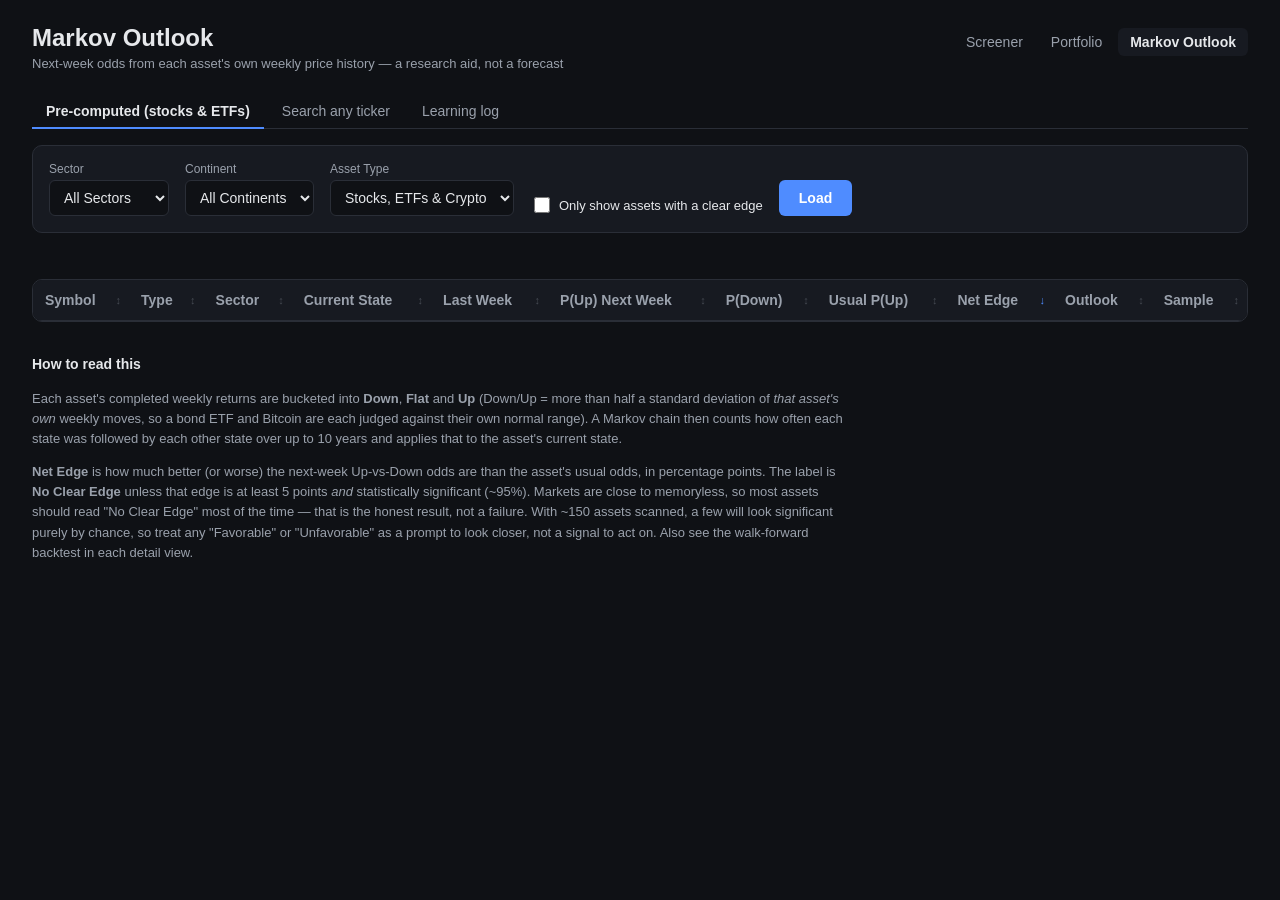
==== static/markov.html @ 9ba160e4 "Add markov chain" ====
<!DOCTYPE html>
<html lang="en">
<head>
<meta charset="UTF-8" />
<meta name="viewport" content="width=device-width, initial-scale=1.0" />
<title>Stock Picker &middot; Markov Outlook</title>
<link rel="stylesheet" href="style.css" />
</head>
<body>
<header>
  <div class="header-row">
    <div>
      <h1>Markov Outlook</h1>
      <p class="subtitle">Next-week odds from each asset's own weekly price history &mdash; a research aid, not a forecast</p>
    </div>
    <nav class="top-nav">
      <a href="index.html">Screener</a>
      <a href="portfolio.html">Portfolio</a>
      <a href="markov.html" class="active">Markov Outlook</a>
    </nav>
  </div>
</header>

<main>
  <div class="tabs">
    <button type="button" class="tab active" data-tab="universe">Pre-computed (stocks &amp; ETFs)</button>
    <button type="button" class="tab" data-tab="search">Search any ticker</button>
    <button type="button" class="tab" data-tab="learning">Learning log</button>
  </div>

  <section id="tab-universe">
    <section class="controls">
      <div class="field">
        <label for="mkSector">Sector</label>
        <select id="mkSector"><option value="All">All Sectors</option></select>
      </div>
      <div class="field">
        <label for="mkContinent">Continent</label>
        <select id="mkContinent"><option value="All">All Continents</option></select>
      </div>
      <div class="field">
        <label for="mkAssetType">Asset Type</label>
        <select id="mkAssetType"><option value="All">Stocks, ETFs &amp; Crypto</option></select>
      </div>
      <div class="field checkbox-field">
        <label><input id="mkOnlyEdge" type="checkbox" /> Only show assets with a clear edge</label>
      </div>
      <button id="mkLoadBtn" type="button">Load</button>
    </section>

    <section id="mkStatus" class="status"></section>

    <section class="results-wrap">
      <table id="mkTable">
        <thead>
          <tr>
            <th data-key="symbol">Symbol</th>
            <th data-key="asset_type">Type</th>
            <th data-key="sector">Sector</th>
            <th data-key="current_state">Current State</th>
            <th data-key="last_week_return_pct">Last Week</th>
            <th data-key="p_up_next">P(Up) Next Week</th>
            <th data-key="p_down_next">P(Down)</th>
            <th data-key="base_up">Usual P(Up)</th>
            <th data-key="net_edge_pct">Net Edge</th>
            <th data-key="outlook_label">Outlook</th>
            <th data-key="sample_size">Sample</th>
          </tr>
        </thead>
        <tbody id="mkBody"></tbody>
      </table>
    </section>
  </section>

  <section id="tab-search" class="hidden">
    <section class="controls">
      <div class="field">
        <label for="mkSymbol">Ticker symbol</label>
        <input id="mkSymbol" type="text" placeholder="e.g. AAPL, VWCE.DE, ETH-USD" style="text-transform:uppercase; width:260px" />
      </div>
      <button id="mkSearchBtn" type="button">Analyze</button>
    </section>
    <section id="mkSearchStatus" class="status"></section>
    <section id="mkSearchResult"></section>
  </section>

  <section id="tab-learning" class="hidden">
    <section class="controls">
      <button id="mkUpdateBtn" type="button">Check real prices now</button>
      <span id="mkJournalMeta" class="muted"></span>
    </section>
    <section id="mkJournalStatus" class="status"></section>
    <div id="mkJournal"></div>
  </section>

  <section class="markov-help">
    <h3>How to read this</h3>
    <p>
      Each asset's completed weekly returns are bucketed into <strong>Down</strong>, <strong>Flat</strong> and <strong>Up</strong>
      (Down/Up = more than half a standard deviation of <em>that asset's own</em> weekly moves, so a bond ETF and Bitcoin are each
      judged against their own normal range). A Markov chain then counts how often each state was followed by each other state over
      up to 10 years and applies that to the asset's current state.
    </p>
    <p>
      <strong>Net Edge</strong> is how much better (or worse) the next-week Up-vs-Down odds are than the asset's usual odds, in percentage
      points. The label is <strong>No Clear Edge</strong> unless that edge is at least 5 points <em>and</em> statistically significant
      (~95%). Markets are close to memoryless, so most assets should read "No Clear Edge" most of the time &mdash; that is the honest
      result, not a failure. With ~150 assets scanned, a few will look significant purely by chance, so treat any "Favorable" or
      "Unfavorable" as a prompt to look closer, not a signal to act on. Also see the walk-forward backtest in each detail view.
    </p>
  </section>
</main>

<div id="mkDetailPanel" class="detail-panel hidden">
  <div class="detail-inner">
    <button id="mkCloseDetail" class="close-btn">&times;</button>
    <div id="mkDetailBody"></div>
  </div>
</div>

<script src="markov.js"></script>
</body>
</html>
---- static/style.css ----
:root {
  --bg: #0f1115;
  --panel: #171a21;
  --border: #2a2e37;
  --text: #e6e8eb;
  --muted: #9aa1ac;
  --accent: #4f8cff;
  --green: #34c759;
  --yellow: #f5c542;
  --red: #ff5c5c;
  font-family: -apple-system, BlinkMacSystemFont, "Segoe UI", Helvetica, Arial, sans-serif;
}

* { box-sizing: border-box; }

body {
  margin: 0;
  background: var(--bg);
  color: var(--text);
  min-height: 100vh;
}

header {
  padding: 24px 32px 8px;
}

header h1 {
  margin: 0;
  font-size: 24px;
}

.subtitle {
  color: var(--muted);
  margin: 4px 0 0;
  font-size: 13px;
}

.header-row {
  display: flex;
  align-items: flex-start;
  justify-content: space-between;
  gap: 16px;
  flex-wrap: wrap;
}

.top-nav {
  display: flex;
  gap: 4px;
  margin-top: 4px;
}

.top-nav a {
  color: var(--muted);
  text-decoration: none;
  font-size: 14px;
  padding: 6px 12px;
  border-radius: 6px;
}

.top-nav a:hover {
  color: var(--text);
  background: var(--panel);
}

.top-nav a.active {
  color: var(--text);
  background: var(--panel);
  font-weight: 600;
}

main {
  padding: 16px 32px 48px;
}

.controls {
  display: flex;
  gap: 16px;
  align-items: flex-end;
  flex-wrap: wrap;
  background: var(--panel);
  border: 1px solid var(--border);
  border-radius: 10px;
  padding: 16px;
  margin-bottom: 16px;
}

.field {
  display: flex;
  flex-direction: column;
  gap: 4px;
}

.field label {
  font-size: 12px;
  color: var(--muted);
}

.checkbox-field {
  flex-direction: row;
  align-items: center;
  gap: 6px;
}

.checkbox-field label {
  display: flex;
  align-items: center;
  gap: 6px;
  color: var(--text);
  font-size: 13px;
  cursor: pointer;
}

.checkbox-field input[type="checkbox"] {
  min-width: auto;
  width: 16px;
  height: 16px;
  cursor: pointer;
}

select, input {
  background: #0f1115;
  color: var(--text);
  border: 1px solid var(--border);
  border-radius: 6px;
  padding: 8px 10px;
  font-size: 14px;
  min-width: 120px;
}

button#scanBtn, button#buyBtn, button#mkLoadBtn, button#mkSearchBtn, button#mkUpdateBtn, button#mkNoteBtn {
  background: var(--accent);
  color: white;
  border: none;
  border-radius: 6px;
  padding: 10px 20px;
  font-size: 14px;
  font-weight: 600;
  cursor: pointer;
}

button#scanBtn:hover, button#buyBtn:hover, button#mkLoadBtn:hover, button#mkSearchBtn:hover, button#mkUpdateBtn:hover, button#mkNoteBtn:hover { opacity: 0.9; }
button#scanBtn:disabled, button#buyBtn:disabled, button#mkLoadBtn:disabled, button#mkSearchBtn:disabled, button#mkUpdateBtn:disabled, button#mkNoteBtn:disabled { opacity: 0.5; cursor: not-allowed; }

button#addTickerBtn {
  background: none;
  color: var(--accent);
  border: 1px solid var(--border);
  border-radius: 6px;
  padding: 8px 14px;
  font-size: 13px;
  cursor: pointer;
}

button#addTickerBtn:hover { background: var(--panel); }

.ticker-rows {
  width: 100%;
  border-collapse: collapse;
  margin-bottom: 4px;
}

.ticker-rows th {
  text-align: left;
  color: var(--muted);
  font-size: 12px;
  font-weight: 600;
  padding: 6px 8px;
}

.ticker-rows td {
  padding: 4px 8px;
}

.ticker-rows input {
  min-width: auto;
  width: 140px;
}

.remove-row-btn {
  background: none;
  border: none;
  color: var(--muted);
  font-size: 18px;
  cursor: pointer;
  line-height: 1;
}

.remove-row-btn:hover { color: var(--red); }

.portfolio-card {
  background: var(--panel);
  border: 1px solid var(--border);
  border-radius: 10px;
  padding: 14px 16px;
  margin-bottom: 12px;
}

.portfolio-card-header {
  display: flex;
  align-items: center;
  justify-content: space-between;
  gap: 12px;
  flex-wrap: wrap;
}

.portfolio-card-header button {
  background: none;
  border: 1px solid var(--border);
  color: var(--text);
  border-radius: 6px;
  padding: 6px 12px;
  font-size: 12px;
  cursor: pointer;
  margin-left: 6px;
}

.portfolio-card-header button:hover { background: #0f1115; }
.portfolio-card-header .delete-btn:hover { color: var(--red); border-color: var(--red); }

.portfolio-card-body {
  margin-top: 12px;
  padding-top: 12px;
  border-top: 1px solid var(--border);
}

.portfolio-card-body.hidden { display: none; }

.portfolio-positions {
  width: 100%;
  border-collapse: collapse;
  font-size: 13px;
  margin-top: 8px;
}

.portfolio-positions th {
  text-align: left;
  color: var(--muted);
  font-weight: 600;
  padding: 6px 8px;
  border-bottom: 1px solid var(--border);
}

.portfolio-positions td {
  padding: 6px 8px;
  border-bottom: 1px solid var(--border);
}

.status {
  color: var(--muted);
  font-size: 13px;
  min-height: 18px;
  margin-bottom: 12px;
}

.results-wrap {
  overflow-x: auto;
  border: 1px solid var(--border);
  border-radius: 10px;
}

table {
  width: 100%;
  border-collapse: collapse;
  font-size: 14px;
}

thead th {
  text-align: left;
  padding: 12px;
  background: var(--panel);
  border-bottom: 1px solid var(--border);
  color: var(--muted);
  font-weight: 600;
  position: sticky;
  top: 0;
  user-select: none;
}

thead th[data-key] {
  cursor: pointer;
  padding-right: 22px;
  position: relative;
}

thead th[data-key]:hover {
  color: var(--text);
}

thead th[data-key]::after {
  content: "\2195";
  position: absolute;
  right: 8px;
  top: 50%;
  transform: translateY(-50%);
  font-size: 11px;
  opacity: 0.35;
}

thead th[data-key][data-sort="asc"]::after {
  content: "\2191";
  opacity: 1;
  color: var(--accent);
}

thead th[data-key][data-sort="desc"]::after {
  content: "\2193";
  opacity: 1;
  color: var(--accent);
}

tbody td {
  padding: 10px 12px;
  border-bottom: 1px solid var(--border);
}

tbody tr:hover {
  background: #1d212b;
  cursor: pointer;
}

.symbol-cell {
  font-weight: 700;
}

.badge {
  display: inline-block;
  padding: 3px 10px;
  border-radius: 999px;
  font-size: 12px;
  font-weight: 600;
}

.badge.strong-buy { background: rgba(52,199,89,0.18); color: var(--green); }
.badge.buy { background: rgba(52,199,89,0.1); color: var(--green); }
.badge.hold { background: rgba(245,197,66,0.15); color: var(--yellow); }
.badge.avoid, .badge.overbought-wait { background: rgba(255,92,92,0.15); color: var(--red); }

.badge.new {
  background: var(--accent);
  color: #fff;
  margin-left: 6px;
  text-transform: uppercase;
  letter-spacing: 0.03em;
}

.badge.quality-durable-compounder { background: rgba(52,199,89,0.18); color: var(--green); }
.badge.quality-steady { background: rgba(79,140,255,0.18); color: var(--accent); }
.badge.quality-mixed { background: rgba(245,197,66,0.15); color: var(--yellow); }
.badge.quality-volatile-experimental { background: rgba(255,92,92,0.15); color: var(--red); }
.badge.quality-insufficient-history { background: rgba(154,161,172,0.15); color: var(--muted); }

.badge.valuation-undervalued { background: rgba(52,199,89,0.18); color: var(--green); }
.badge.valuation-reasonably-valued { background: rgba(79,140,255,0.18); color: var(--accent); }
.badge.valuation-fully-valued { background: rgba(245,197,66,0.15); color: var(--yellow); }
.badge.valuation-overvalued { background: rgba(255,92,92,0.15); color: var(--red); }
.badge.valuation-no-valuation-data { background: rgba(154,161,172,0.15); color: var(--muted); }

.badge.stock-type { background: rgba(154,161,172,0.15); color: var(--muted); }
.badge.etf-type { background: rgba(79,140,255,0.18); color: var(--accent); }
.badge.crypto-type { background: rgba(247,147,26,0.18); color: #f7931a; }

.badge.news-positive { background: rgba(52,199,89,0.18); color: var(--green); }
.badge.news-negative { background: rgba(255,92,92,0.15); color: var(--red); }
.badge.news-neutral { background: rgba(154,161,172,0.15); color: var(--muted); }
.badge.news-mixed { background: rgba(245,197,66,0.15); color: var(--yellow); }
.badge.news-no-recent-news { background: rgba(154,161,172,0.15); color: var(--muted); }

.news-list {
  list-style: none;
  margin: 8px 0;
  padding: 0;
  display: flex;
  flex-direction: column;
  gap: 10px;
}

.news-item {
  display: flex;
  align-items: flex-start;
  gap: 8px;
  font-size: 13px;
}

.news-item a {
  color: var(--text);
  text-decoration: none;
}

.news-item a:hover {
  text-decoration: underline;
  color: var(--accent);
}

.news-dot {
  flex: none;
  width: 8px;
  height: 8px;
  border-radius: 50%;
  margin-top: 5px;
  background: var(--muted);
}

.news-dot.positive { background: var(--green); }
.news-dot.negative { background: var(--red); }
.news-dot.neutral { background: var(--muted); }

.pos { color: var(--green); }
.neg { color: var(--red); }

.detail-panel {
  position: fixed;
  inset: 0;
  background: rgba(0,0,0,0.5);
  display: flex;
  align-items: center;
  justify-content: center;
  z-index: 10;
}

.detail-panel.hidden { display: none; }

.detail-inner {
  background: var(--panel);
  border: 1px solid var(--border);
  border-radius: 12px;
  padding: 24px;
  width: min(560px, 90vw);
  max-height: 80vh;
  overflow-y: auto;
  position: relative;
}

.close-btn {
  position: absolute;
  top: 12px;
  right: 16px;
  background: none;
  border: none;
  color: var(--muted);
  font-size: 22px;
  cursor: pointer;
}

.detail-inner h2 { margin-top: 0; }

.season-grid {
  display: grid;
  grid-template-columns: repeat(6, 1fr);
  gap: 6px;
  margin-top: 12px;
}

.season-cell {
  text-align: center;
  padding: 8px 4px;
  border-radius: 6px;
  background: #0f1115;
  border: 1px solid var(--border);
  font-size: 12px;
}

.season-cell .m { color: var(--muted); display: block; margin-bottom: 2px; }

footer.note {
  color: var(--muted);
  font-size: 12px;
  padding: 0 32px 32px;
}


/* ---- Markov Outlook page ---- */
section.hidden { display: none; }
.muted { color: var(--muted); font-size: 12px; }

.tabs {
  display: flex;
  gap: 4px;
  margin-bottom: 16px;
  border-bottom: 1px solid var(--border);
}

.tab {
  background: none;
  border: none;
  border-bottom: 2px solid transparent;
  color: var(--muted);
  padding: 8px 14px;
  font-size: 14px;
  cursor: pointer;
  margin-bottom: -1px;
}

.tab:hover { color: var(--text); }
.tab.active { color: var(--text); border-bottom-color: var(--accent); font-weight: 600; }

.badge.markov-favorable { background: rgba(52,199,89,0.18); color: var(--green); }
.badge.markov-unfavorable { background: rgba(255,92,92,0.15); color: var(--red); }
.badge.markov-no-clear-edge,
.badge.markov-insufficient-history { background: rgba(154,161,172,0.15); color: var(--muted); }
.badge.state-up { background: rgba(52,199,89,0.18); color: var(--green); }
.badge.state-down { background: rgba(255,92,92,0.15); color: var(--red); }
.badge.state-flat { background: rgba(245,197,66,0.15); color: var(--yellow); }

.prob-row {
  display: grid;
  grid-template-columns: 44px 1fr 190px;
  align-items: center;
  gap: 10px;
  margin: 6px 0;
  font-size: 13px;
}

.prob-track {
  position: relative;
  height: 10px;
  background: #0f1115;
  border: 1px solid var(--border);
  border-radius: 999px;
}

.prob-fill { height: 100%; border-radius: 999px; }
.fill-up { background: var(--green); }
.fill-flat { background: var(--yellow); }
.fill-down { background: var(--red); }

.prob-base {
  position: absolute;
  top: -3px;
  bottom: -3px;
  width: 2px;
  background: var(--text);
  opacity: 0.8;
}

.prob-usual { color: var(--muted); font-size: 11px; }

.matrix {
  width: auto;
  border-collapse: separate;
  border-spacing: 4px;
  font-size: 13px;
}

.matrix th { text-align: left; color: var(--muted); font-weight: 600; padding: 4px 8px; background: none; border: none; position: static; cursor: default; }
.matrix td {
  text-align: center;
  padding: 8px 14px;
  border-radius: 6px;
  border: 1px solid var(--border);
  background: rgba(79,140,255, calc(var(--heat, 0) * 0.55));
}
.matrix td.muted { background: none; border: none; }
.matrix td.matrix-current { outline: 1px solid var(--text); }

.markov-help {
  margin-top: 32px;
  max-width: 820px;
  color: var(--muted);
  font-size: 13px;
  line-height: 1.55;
}

.markov-help h3 { color: var(--text); font-size: 14px; margin-bottom: 6px; }

.stat-grid { display: grid; grid-template-columns: repeat(auto-fit, minmax(190px, 1fr)); gap: 12px; margin-bottom: 20px; }
.stat { background: var(--panel); border: 1px solid var(--border); border-radius: 10px; padding: 12px 14px; }
.stat .label { color: var(--muted); font-size: 12px; }
.stat .value { font-size: 22px; font-weight: 700; margin: 2px 0; }
.stat .sub { color: var(--muted); font-size: 12px; }

.lessons { list-style: none; padding: 0; margin: 8px 0 20px; display: flex; flex-direction: column; gap: 8px; }
.lesson { border-left: 3px solid var(--border); padding: 6px 12px; font-size: 13px; background: var(--panel); border-radius: 0 8px 8px 0; }
.lesson.good { border-left-color: var(--green); }
.lesson.warn { border-left-color: var(--yellow); }
.lesson.miss { border-left-color: var(--red); }
.lesson.info { border-left-color: var(--accent); }

.journal-block { margin-bottom: 24px; }
.journal-block h3 { margin: 0 0 6px; font-size: 15px; }
.journal-block table { max-width: 760px; }

.note-form { display: flex; gap: 8px; align-items: flex-start; margin: 8px 0 12px; max-width: 760px; }
.note-form textarea { flex: 1; min-height: 56px; background: #0f1115; color: var(--text); border: 1px solid var(--border); border-radius: 6px; padding: 8px 10px; font: inherit; font-size: 13px; resize: vertical; }
.note-item { background: var(--panel); border: 1px solid var(--border); border-radius: 8px; padding: 8px 12px; margin-bottom: 8px; max-width: 760px; font-size: 13px; display: flex; justify-content: space-between; gap: 12px; }
.note-item button { background: none; border: none; color: var(--muted); cursor: pointer; font-size: 16px; }
.note-item button:hover { color: var(--red); }
.note-text { white-space: pre-wrap; }

.live-record { background: var(--panel); border: 1px solid var(--border); border-radius: 8px; padding: 8px 12px; font-size: 13px; }
.live-row { display: flex; justify-content: space-between; gap: 12px; padding: 3px 0; border-bottom: 1px solid var(--border); }
.live-row:last-child { border-bottom: none; }
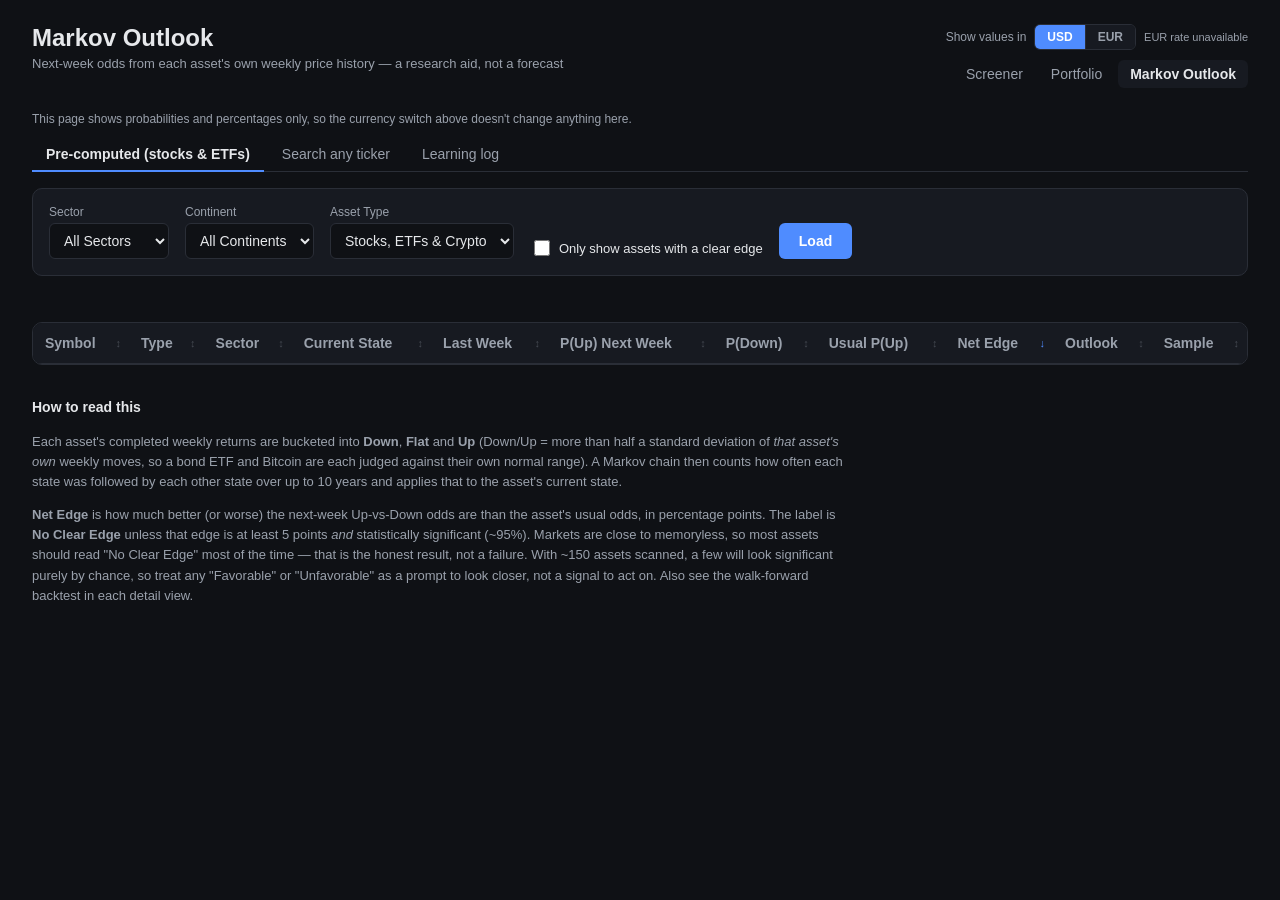
==== commit 8f23a593: "Add EUR/USD conversion support" ====
--- a/static/markov.html
+++ b/static/markov.html
@@ -13,15 +13,20 @@
       <h1>Markov Outlook</h1>
       <p class="subtitle">Next-week odds from each asset's own weekly price history &mdash; a research aid, not a forecast</p>
     </div>
-    <nav class="top-nav">
-      <a href="index.html">Screener</a>
-      <a href="portfolio.html">Portfolio</a>
-      <a href="markov.html" class="active">Markov Outlook</a>
-    </nav>
+    <div class="header-controls">
+      <div class="ccy-toggle" id="ccyToggle"></div>
+      <nav class="top-nav">
+        <a href="index.html">Screener</a>
+        <a href="portfolio.html">Portfolio</a>
+        <a href="markov.html" class="active">Markov Outlook</a>
+      </nav>
+    </div>
   </div>
 </header>
 
 <main>
+  <p class="muted" style="margin: 0 0 12px">This page shows probabilities and percentages only, so the currency switch above doesn't change anything here.</p>
+
   <div class="tabs">
     <button type="button" class="tab active" data-tab="universe">Pre-computed (stocks &amp; ETFs)</button>
     <button type="button" class="tab" data-tab="search">Search any ticker</button>
@@ -118,6 +123,7 @@
   </div>
 </div>
 
+<script src="common.js"></script>
 <script src="markov.js"></script>
 </body>
 </html>
--- a/static/style.css
+++ b/static/style.css
@@ -589,3 +589,23 @@
 .live-record { background: var(--panel); border: 1px solid var(--border); border-radius: 8px; padding: 8px 12px; font-size: 13px; }
 .live-row { display: flex; justify-content: space-between; gap: 12px; padding: 3px 0; border-bottom: 1px solid var(--border); }
 .live-row:last-child { border-bottom: none; }
+
+/* ---- ETF quality labels, product-risk signal ---- */
+.badge.quality-top-tier-etf { background: rgba(52,199,89,0.18); color: var(--green); }
+.badge.quality-solid-etf { background: rgba(79,140,255,0.18); color: var(--accent); }
+.badge.quality-fair-etf { background: rgba(245,197,66,0.15); color: var(--yellow); }
+.badge.quality-weak-etf,
+.badge.quality-high-risk-product { background: rgba(255,92,92,0.15); color: var(--red); }
+.badge.quality-limited-data { background: rgba(154,161,172,0.15); color: var(--muted); }
+.badge.short-term-only { background: rgba(255,92,92,0.15); color: var(--red); }
+.lesson.risk { border-left-color: var(--red); }
+
+/* ---- USD/EUR display switch (top of every page) ---- */
+.header-controls { display: flex; flex-direction: column; align-items: flex-end; gap: 6px; }
+.ccy-toggle { display: flex; align-items: center; gap: 8px; font-size: 12px; color: var(--muted); flex-wrap: wrap; justify-content: flex-end; }
+.ccy-buttons { display: inline-flex; border: 1px solid var(--border); border-radius: 6px; overflow: hidden; }
+.ccy-buttons button { background: var(--panel); color: var(--muted); border: none; padding: 5px 12px; font-size: 12px; font-weight: 600; cursor: pointer; }
+.ccy-buttons button + button { border-left: 1px solid var(--border); }
+.ccy-buttons button:hover { color: var(--text); }
+.ccy-buttons button.active { background: var(--accent); color: #fff; }
+.ccy-rate { font-size: 11px; }
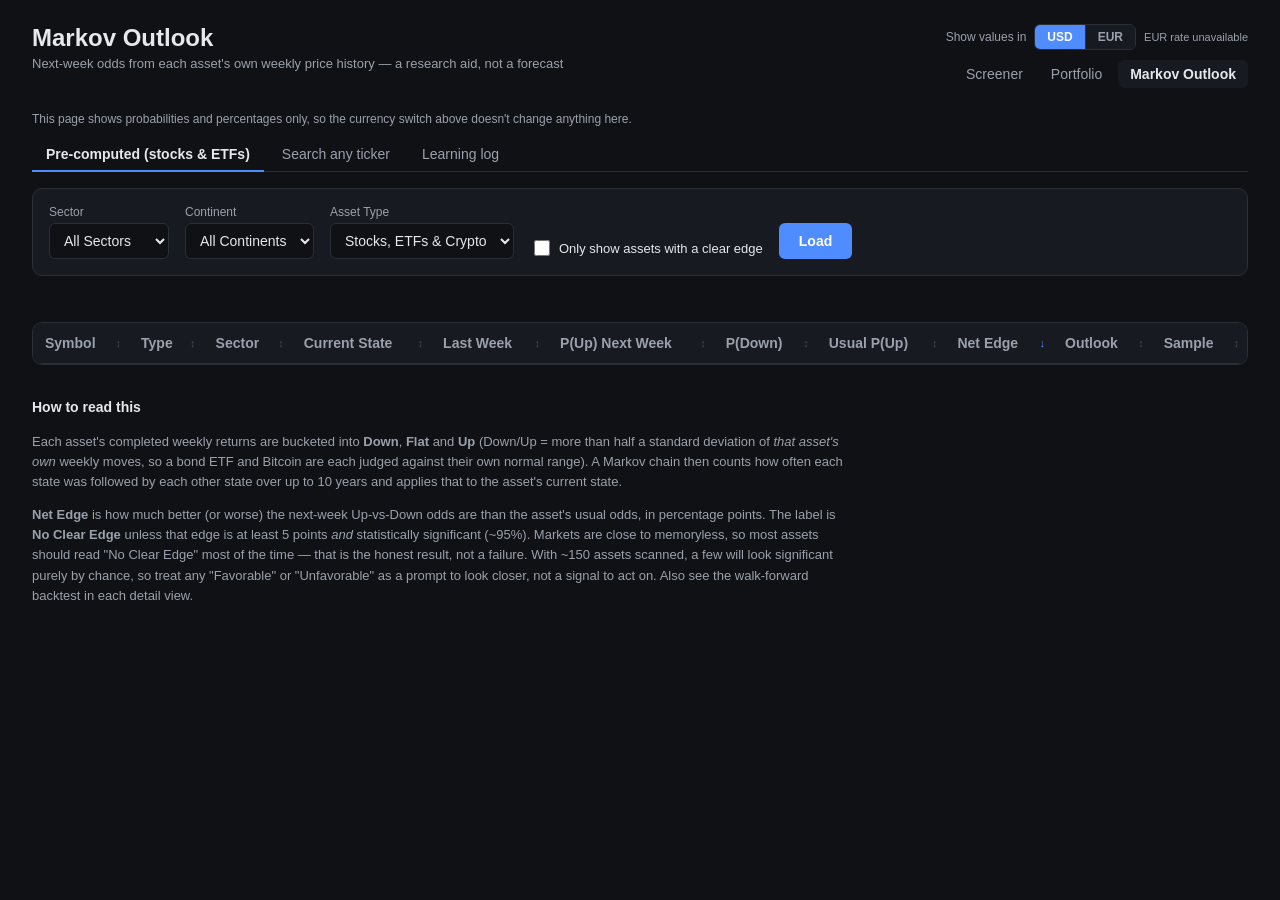
==== commit 702c82ff: "Add hover definition for other pages" ====
--- a/static/markov.html
+++ b/static/markov.html
@@ -59,17 +59,17 @@
       <table id="mkTable">
         <thead>
           <tr>
-            <th data-key="symbol">Symbol</th>
-            <th data-key="asset_type">Type</th>
-            <th data-key="sector">Sector</th>
-            <th data-key="current_state">Current State</th>
-            <th data-key="last_week_return_pct">Last Week</th>
-            <th data-key="p_up_next">P(Up) Next Week</th>
-            <th data-key="p_down_next">P(Down)</th>
-            <th data-key="base_up">Usual P(Up)</th>
-            <th data-key="net_edge_pct">Net Edge</th>
-            <th data-key="outlook_label">Outlook</th>
-            <th data-key="sample_size">Sample</th>
+            <th data-key="symbol" title="Ticker symbol of the asset.">Symbol</th>
+            <th data-key="asset_type" title="Stock, ETF (exchange-traded fund) or Crypto.">Type</th>
+            <th data-key="sector" title="Industry group. ETFs that don't belong to one industry use Broad Market, Fixed Income or Commodities; crypto is Cryptocurrency.">Sector</th>
+            <th data-key="current_state" title="The asset's last completed week, bucketed as Down, Flat or Up. Down or Up means the week's move was larger than half a standard deviation of this asset's own weekly moves, so each asset is judged against its own normal range.">Current State</th>
+            <th data-key="last_week_return_pct" title="The asset's return over its last completed week. The week still in progress is excluded.">Last Week</th>
+            <th data-key="p_up_next" title="Based on up to 10 years of history: how often the week after a week like this one was an Up week (a rise of more than half a standard deviation, not merely any gain). Estimated from the asset's Markov transition matrix.">P(Up) Next Week</th>
+            <th data-key="p_down_next" title="How often the week after a week like this one was a Down week (a fall of more than half a standard deviation).">P(Down)</th>
+            <th data-key="base_up" title="How often any week was an Up week for this asset, regardless of what came before. This is the baseline to compare P(Up) Next Week against.">Usual P(Up)</th>
+            <th data-key="net_edge_pct" title="How much better or worse next week's odds look than usual, in percentage points: (P(Up) minus P(Down)) minus the usual (Up minus Down). Positive leans up, negative leans down.">Net Edge</th>
+            <th data-key="outlook_label" title="Favorable or Unfavorable only when the Net Edge is at least 5 points and statistically significant (about 95% confidence). Otherwise No Clear Edge, which is the normal result. Insufficient History means under about 2 years of weekly data.">Outlook</th>
+            <th data-key="sample_size" title="How many past weeks were in the same state as now, which is what the odds are based on. A bigger sample is more reliable; a large edge on a small sample is often luck.">Sample</th>
           </tr>
         </thead>
         <tbody id="mkBody"></tbody>
